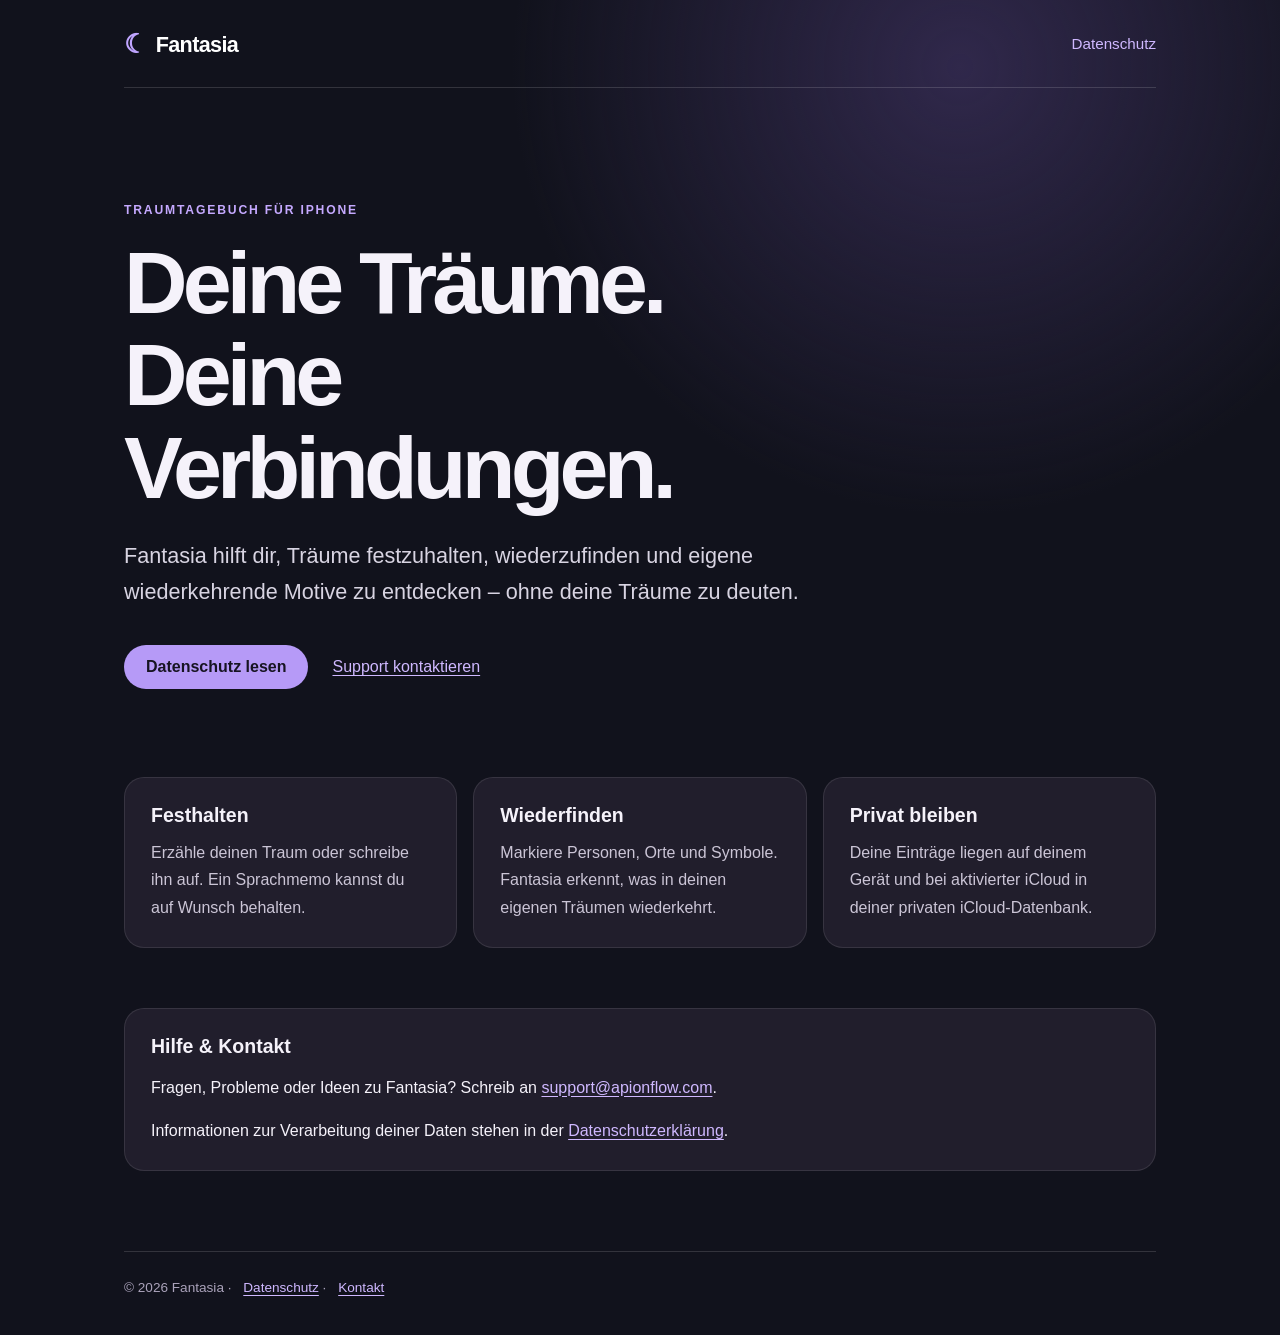
==== docs/index.html @ 71c672df "Add files via upload" ====
<!doctype html>
<html lang="de-CH">
<head>
  <meta charset="utf-8">
  <meta name="viewport" content="width=device-width, initial-scale=1">
  <meta name="color-scheme" content="dark">
  <meta name="description" content="Fantasia hält Träume fest und zeigt, was sich in deinem eigenen Traumtagebuch wiederholt.">
  <title>Fantasia – dein privates Traumgedächtnis</title>
  <link rel="stylesheet" href="style.css">
</head>
<body>
  <div class="page">
    <header class="header"><a class="brand" href="./" aria-label="Fantasia Startseite"><span aria-hidden="true">☾</span> Fantasia</a><nav aria-label="Navigation"><a href="datenschutz.html">Datenschutz</a></nav></header>
    <main>
      <section class="hero">
        <p class="eyebrow">Traumtagebuch für iPhone</p>
        <h1>Deine Träume.<br>Deine Verbindungen.</h1>
        <p class="lead">Fantasia hilft dir, Träume festzuhalten, wiederzufinden und eigene wiederkehrende Motive zu entdecken – ohne deine Träume zu deuten.</p>
        <div class="actions"><a class="button" href="datenschutz.html">Datenschutz lesen</a><a class="text-link" href="mailto:support@apionflow.com">Support kontaktieren</a></div>
      </section>
      <section class="features" aria-label="Funktionen">
        <article><h2>Festhalten</h2><p>Erzähle deinen Traum oder schreibe ihn auf. Ein Sprachmemo kannst du auf Wunsch behalten.</p></article>
        <article><h2>Wiederfinden</h2><p>Markiere Personen, Orte und Symbole. Fantasia erkennt, was in deinen eigenen Träumen wiederkehrt.</p></article>
        <article><h2>Privat bleiben</h2><p>Deine Einträge liegen auf deinem Gerät und bei aktivierter iCloud in deiner privaten iCloud-Datenbank.</p></article>
      </section>
      <section class="support" id="support"><h2>Hilfe &amp; Kontakt</h2><p>Fragen, Probleme oder Ideen zu Fantasia? Schreib an <a href="mailto:support@apionflow.com">support@apionflow.com</a>.</p><p>Informationen zur Verarbeitung deiner Daten stehen in der <a href="datenschutz.html">Datenschutzerklärung</a>.</p></section>
    </main>
    <footer>© 2026 Fantasia · <a href="datenschutz.html">Datenschutz</a> · <a href="mailto:support@apionflow.com">Kontakt</a></footer>
  </div>
</body>
</html>
---- docs/style.css ----
:root { color-scheme: dark; font-family: -apple-system, BlinkMacSystemFont, "Segoe UI", sans-serif; background: #11121c; color: #f5f2fa; }
* { box-sizing: border-box; }
body { margin: 0; background: radial-gradient(circle at 75% 5%, #30284b 0, transparent 28rem), #11121c; }
.page { max-width: 1080px; min-height: 100vh; margin: auto; padding: 0 24px; display: flex; flex-direction: column; }
a { color: #cfb8ff; text-underline-offset: 3px; }
a:hover { color: white; }
.header { min-height: 88px; display: flex; justify-content: space-between; align-items: center; gap: 24px; border-bottom: 1px solid #ffffff24; }
.brand { color: #fff; text-decoration: none; font-size: 1.35rem; font-weight: 700; letter-spacing: -.03em; }
.brand span { color: #c0a5ff; font-size: 1.65rem; vertical-align: -.03em; margin-right: 4px; }
nav a { text-decoration: none; font-size: .95rem; }
main { flex: 1; }
.hero { padding: 100px 0 88px; max-width: 740px; }
.eyebrow { color: #c5a9ff; text-transform: uppercase; letter-spacing: .15em; font-size: .76rem; font-weight: 700; }
h1 { font-size: clamp(3rem, 8vw, 5.5rem); line-height: 1.05; letter-spacing: -.055em; margin: 16px 0 24px; }
.lead { color: #d8d4e2; font-size: clamp(1.1rem, 2.5vw, 1.35rem); line-height: 1.65; }
.actions { display: flex; flex-wrap: wrap; align-items: center; gap: 24px; margin-top: 36px; }
.button { background: #b69af7; color: #171422; border-radius: 999px; padding: 13px 22px; font-weight: 700; text-decoration: none; }
.button:hover { background: #dfd1ff; color: #171422; }
.features { display: grid; grid-template-columns: repeat(3, 1fr); gap: 16px; }
.features article, .support { padding: 26px; background: #211e2c; border: 1px solid #ffffff19; border-radius: 20px; }
h2 { font-size: 1.22rem; margin: 0 0 12px; }
p, li { line-height: 1.7; }
.features p { color: #cbc5d6; margin: 0; }
.support { margin: 60px 0 80px; }
.support p:last-child { margin-bottom: 0; }
.policy { max-width: 760px; padding: 72px 0 80px; }
.policy h1 { margin-bottom: 36px; }
.policy h2 { margin: 44px 0 12px; }
.policy p, .policy li { color: #ded9e8; }
.policy li + li { margin-top: 10px; }
footer { padding: 28px 0 40px; border-top: 1px solid #ffffff24; color: #aaa2ba; font-size: .85rem; }
footer a { margin-left: 8px; }
@media (max-width: 700px) { .hero { padding: 76px 0 60px; } .features { grid-template-columns: 1fr; } .support { margin: 32px 0 56px; } .policy { padding: 54px 0 64px; } }
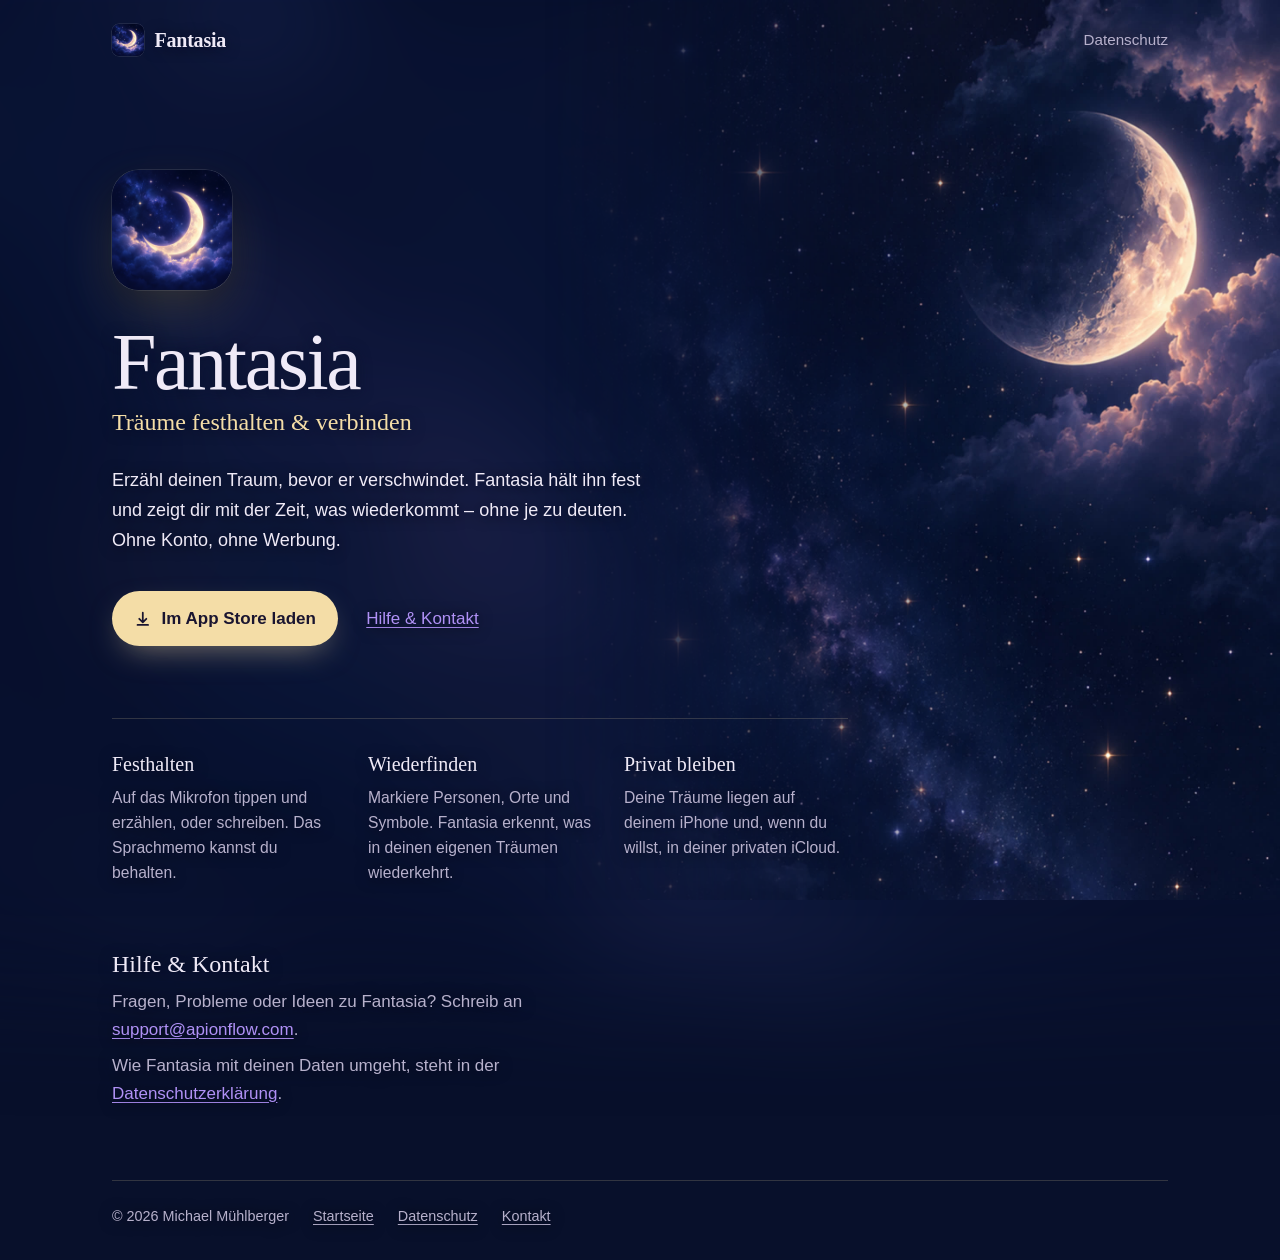
==== commit b8a27aa4: "Website im Stil der App: Nachthimmel, App-Symbol, Schrift wie in der App" ====
--- a/docs/index.html
+++ b/docs/index.html
@@ -2,30 +2,47 @@
 <html lang="de-CH">
 <head>
   <meta charset="utf-8">
-  <meta name="viewport" content="width=device-width, initial-scale=1">
+  <meta name="viewport" content="width=device-width, initial-scale=1, viewport-fit=cover">
   <meta name="color-scheme" content="dark">
-  <meta name="description" content="Fantasia hält Träume fest und zeigt, was sich in deinem eigenen Traumtagebuch wiederholt.">
-  <title>Fantasia – dein privates Traumgedächtnis</title>
+  <meta name="theme-color" content="#08102b">
+  <meta name="description" content="Fantasia hält deine Träume fest und zeigt dir mit der Zeit, was wiederkommt – ohne zu deuten.">
+  <meta name="apple-itunes-app" content="app-id=6814157481">
+  <title>Fantasia – Traumtagebuch für iPhone</title>
+  <link rel="icon" type="image/png" href="assets/icon-64.png">
+  <link rel="apple-touch-icon" href="assets/icon-180.png">
   <link rel="stylesheet" href="style.css">
 </head>
 <body>
+  <div class="sky-ambient" aria-hidden="true"></div>
+  <div class="sky" aria-hidden="true"></div>
   <div class="page">
-    <header class="header"><a class="brand" href="./" aria-label="Fantasia Startseite"><span aria-hidden="true">☾</span> Fantasia</a><nav aria-label="Navigation"><a href="datenschutz.html">Datenschutz</a></nav></header>
+    <header class="header">
+      <a class="brand" href="./"><img src="assets/icon-64.png" alt="" width="32" height="32">Fantasia</a>
+      <nav class="nav" aria-label="Navigation"><a href="datenschutz.html">Datenschutz</a></nav>
+    </header>
     <main>
       <section class="hero">
-        <p class="eyebrow">Traumtagebuch für iPhone</p>
-        <h1>Deine Träume.<br>Deine Verbindungen.</h1>
-        <p class="lead">Fantasia hilft dir, Träume festzuhalten, wiederzufinden und eigene wiederkehrende Motive zu entdecken – ohne deine Träume zu deuten.</p>
-        <div class="actions"><a class="button" href="datenschutz.html">Datenschutz lesen</a><a class="text-link" href="mailto:support@apionflow.com">Support kontaktieren</a></div>
+        <img class="hero-icon" src="assets/icon-256.png" alt="App-Symbol von Fantasia: eine Mondsichel über Wolken" width="120" height="120">
+        <h1>Fantasia</h1>
+        <p class="tagline">Träume festhalten &amp; verbinden</p>
+        <p class="lead">Erzähl deinen Traum, bevor er verschwindet. Fantasia hält ihn fest und zeigt dir mit der Zeit, was wiederkommt – ohne je zu deuten. Ohne Konto, ohne Werbung.</p>
+        <div class="actions">
+          <a class="store" href="https://apps.apple.com/app/id6814157481"><svg viewBox="0 0 20 20" aria-hidden="true"><path fill="currentColor" d="M10 2a1 1 0 0 1 1 1v8.59l2.3-2.3a1 1 0 1 1 1.4 1.42l-4 4a1 1 0 0 1-1.4 0l-4-4a1 1 0 1 1 1.4-1.42L9 11.6V3a1 1 0 0 1 1-1Zm-6 14a1 1 0 0 0 0 2h12a1 1 0 1 0 0-2H4Z"/></svg>Im App Store laden</a>
+          <a class="text-link" href="#support">Hilfe &amp; Kontakt</a>
+        </div>
       </section>
-      <section class="features" aria-label="Funktionen">
-        <article><h2>Festhalten</h2><p>Erzähle deinen Traum oder schreibe ihn auf. Ein Sprachmemo kannst du auf Wunsch behalten.</p></article>
-        <article><h2>Wiederfinden</h2><p>Markiere Personen, Orte und Symbole. Fantasia erkennt, was in deinen eigenen Träumen wiederkehrt.</p></article>
-        <article><h2>Privat bleiben</h2><p>Deine Einträge liegen auf deinem Gerät und bei aktivierter iCloud in deiner privaten iCloud-Datenbank.</p></article>
+      <section class="features" aria-label="Was Fantasia kann">
+        <div><h2>Festhalten</h2><p>Auf das Mikrofon tippen und erzählen, oder schreiben. Das Sprachmemo kannst du behalten.</p></div>
+        <div><h2>Wiederfinden</h2><p>Markiere Personen, Orte und Symbole. Fantasia erkennt, was in deinen eigenen Träumen wiederkehrt.</p></div>
+        <div><h2>Privat bleiben</h2><p>Deine Träume liegen auf deinem iPhone und, wenn du willst, in deiner privaten iCloud.</p></div>
       </section>
-      <section class="support" id="support"><h2>Hilfe &amp; Kontakt</h2><p>Fragen, Probleme oder Ideen zu Fantasia? Schreib an <a href="mailto:support@apionflow.com">support@apionflow.com</a>.</p><p>Informationen zur Verarbeitung deiner Daten stehen in der <a href="datenschutz.html">Datenschutzerklärung</a>.</p></section>
+      <section class="support" id="support">
+        <h2>Hilfe &amp; Kontakt</h2>
+        <p>Fragen, Probleme oder Ideen zu Fantasia? Schreib an <a href="mailto:support@apionflow.com">support@apionflow.com</a>.</p>
+        <p>Wie Fantasia mit deinen Daten umgeht, steht in der <a href="datenschutz.html">Datenschutzerklärung</a>.</p>
+      </section>
     </main>
-    <footer>© 2026 Fantasia · <a href="datenschutz.html">Datenschutz</a> · <a href="mailto:support@apionflow.com">Kontakt</a></footer>
+    <footer class="footer">© 2026 Michael Mühlberger <a href="./">Startseite</a> <a href="datenschutz.html">Datenschutz</a> <a href="mailto:support@apionflow.com">Kontakt</a></footer>
   </div>
 </body>
 </html>
--- a/docs/style.css
+++ b/docs/style.css
@@ -1,33 +1,249 @@
-:root { color-scheme: dark; font-family: -apple-system, BlinkMacSystemFont, "Segoe UI", sans-serif; background: #11121c; color: #f5f2fa; }
+/* Fantasia — the page is the app's night sky.
+   Colours are taken from the app: the sky colour sampled from its background image,
+   lavender and moonlight from its asset catalog (dark appearance). */
+:root {
+  color-scheme: dark;
+  --night: #08102b;
+  --night-deep: #050a1f;
+  --ink: #efeaf7;
+  --mist: #b7b1cc;
+  --lavender: #b091f6;
+  --moonlight: #f4dda7;
+  --hairline: rgba(244, 221, 167, 0.18);
+  --serif: ui-serif, "New York", "Iowan Old Style", Georgia, serif;
+  --sans: -apple-system, BlinkMacSystemFont, "SF Pro Text", "Segoe UI", Roboto, sans-serif;
+  --measure: 34rem;
+}
+
 * { box-sizing: border-box; }
-body { margin: 0; background: radial-gradient(circle at 75% 5%, #30284b 0, transparent 28rem), #11121c; }
-.page { max-width: 1080px; min-height: 100vh; margin: auto; padding: 0 24px; display: flex; flex-direction: column; }
-a { color: #cfb8ff; text-underline-offset: 3px; }
-a:hover { color: white; }
-.header { min-height: 88px; display: flex; justify-content: space-between; align-items: center; gap: 24px; border-bottom: 1px solid #ffffff24; }
-.brand { color: #fff; text-decoration: none; font-size: 1.35rem; font-weight: 700; letter-spacing: -.03em; }
-.brand span { color: #c0a5ff; font-size: 1.65rem; vertical-align: -.03em; margin-right: 4px; }
-nav a { text-decoration: none; font-size: .95rem; }
+
+html { background: var(--night); }
+
+body {
+  margin: 0;
+  min-height: 100vh;
+  color: var(--ink);
+  font: 400 1.0625rem/1.6 var(--sans);
+  -webkit-font-smoothing: antialiased;
+  background: var(--night);
+}
+
+/* The sky: the app's own background, pinned right with the moon on top, fading left
+   into the same blue it is painted in. On a phone it simply fills the screen. */
+.sky {
+  position: fixed;
+  inset: 0 0 0 auto;
+  /* 46rem keeps the upscale on a 4K screen near 1.6×. The large file is the app image
+     enlarged once with Lanczos and softened a touch, which hides the faint pixel grid the
+     original has and reads as night haze rather than a blurry photo. */
+  width: min(46rem, 100%);
+  background: url("assets/night-large.jpg") right top / cover no-repeat;
+  -webkit-mask-image: linear-gradient(to right, transparent 0%, rgba(0,0,0,.2) 18%, rgba(0,0,0,.6) 40%, #000 72%);
+          mask-image: linear-gradient(to right, transparent 0%, rgba(0,0,0,.2) 18%, rgba(0,0,0,.6) 40%, #000 72%);
+  pointer-events: none;
+  z-index: 0;
+}
+
+/* Text sits on a photograph of the sky; a shadow in the sky's own colour keeps it
+   legible over a bright star without looking like a shadow. */
+.page { text-shadow: 0 1px 14px rgba(8, 16, 43, 0.85); }
+.store { text-shadow: none; }
+
+/* Behind the sky: the same night, blurred beyond recognition and dimmed, across the
+   whole window. The colours of the nebula reach the far left edge, and the sharp sky
+   dissolves into them instead of ending at a line. Being a blur, it has no resolution
+   to lose on a large screen. */
+.sky-ambient {
+  position: fixed;
+  inset: -10%;
+  background: url("assets/night.jpg") center 30% / cover no-repeat;
+  filter: blur(60px) saturate(1.15);
+  opacity: 0.42;
+  pointer-events: none;
+  z-index: 0;
+}
+
+.page {
+  position: relative;
+  z-index: 1;
+  max-width: 72rem;
+  min-height: 100vh;
+  margin: 0 auto;
+  padding: 0 clamp(1rem, 4vw, 3rem);
+  display: flex;
+  flex-direction: column;
+}
+
+a { color: var(--lavender); text-underline-offset: 0.2em; text-decoration-thickness: 1px; }
+a:hover { color: var(--ink); }
+a:focus-visible, .store:focus-visible {
+  outline: 2px solid var(--moonlight);
+  outline-offset: 4px;
+  border-radius: 6px;
+}
+
+/* Header */
+.header {
+  display: flex;
+  align-items: center;
+  justify-content: space-between;
+  gap: 1.5rem;
+  padding: 1.5rem 0;
+}
+.brand {
+  display: inline-flex;
+  align-items: center;
+  gap: 0.65rem;
+  color: var(--ink);
+  text-decoration: none;
+  font: 600 1.25rem/1 var(--serif);
+  letter-spacing: -0.01em;
+}
+.brand img { width: 2rem; height: 2rem; border-radius: 22.5%; box-shadow: 0 0 0 0.5px rgba(255,255,255,.18); }
+.nav { display: flex; gap: 1.5rem; font-size: 0.95rem; }
+.nav a { color: var(--mist); text-decoration: none; }
+.nav a:hover, .nav a[aria-current="page"] { color: var(--ink); }
+
 main { flex: 1; }
-.hero { padding: 100px 0 88px; max-width: 740px; }
-.eyebrow { color: #c5a9ff; text-transform: uppercase; letter-spacing: .15em; font-size: .76rem; font-weight: 700; }
-h1 { font-size: clamp(3rem, 8vw, 5.5rem); line-height: 1.05; letter-spacing: -.055em; margin: 16px 0 24px; }
-.lead { color: #d8d4e2; font-size: clamp(1.1rem, 2.5vw, 1.35rem); line-height: 1.65; }
-.actions { display: flex; flex-wrap: wrap; align-items: center; gap: 24px; margin-top: 36px; }
-.button { background: #b69af7; color: #171422; border-radius: 999px; padding: 13px 22px; font-weight: 700; text-decoration: none; }
-.button:hover { background: #dfd1ff; color: #171422; }
-.features { display: grid; grid-template-columns: repeat(3, 1fr); gap: 16px; }
-.features article, .support { padding: 26px; background: #211e2c; border: 1px solid #ffffff19; border-radius: 20px; }
-h2 { font-size: 1.22rem; margin: 0 0 12px; }
-p, li { line-height: 1.7; }
-.features p { color: #cbc5d6; margin: 0; }
-.support { margin: 60px 0 80px; }
-.support p:last-child { margin-bottom: 0; }
-.policy { max-width: 760px; padding: 72px 0 80px; }
-.policy h1 { margin-bottom: 36px; }
-.policy h2 { margin: 44px 0 12px; }
-.policy p, .policy li { color: #ded9e8; }
-.policy li + li { margin-top: 10px; }
-footer { padding: 28px 0 40px; border-top: 1px solid #ffffff24; color: #aaa2ba; font-size: .85rem; }
-footer a { margin-left: 8px; }
-@media (max-width: 700px) { .hero { padding: 76px 0 60px; } .features { grid-template-columns: 1fr; } .support { margin: 32px 0 56px; } .policy { padding: 54px 0 64px; } }
+
+/* Hero */
+.hero {
+  max-width: var(--measure);
+  padding: clamp(3rem, 10vh, 7rem) 0 clamp(3rem, 8vh, 5rem);
+}
+.hero-icon {
+  display: block;
+  width: 7.5rem;
+  height: 7.5rem;
+  border-radius: 22.5%;
+  box-shadow:
+    0 0 0 0.5px rgba(255, 255, 255, 0.2),
+    0 1.5rem 4rem -1rem rgba(244, 221, 167, 0.28),
+    0 0.75rem 2rem rgba(0, 0, 0, 0.45);
+  animation: rise 1.2s cubic-bezier(.2, .7, .2, 1) both;
+}
+.hero h1 {
+  margin: 2rem 0 0.25rem;
+  font: 500 clamp(3.25rem, 8vw, 5rem)/1 var(--serif);
+  letter-spacing: -0.03em;
+}
+.tagline {
+  margin: 0 0 1.75rem;
+  font: 400 clamp(1.25rem, 2.6vw, 1.5rem)/1.35 var(--serif);
+  color: var(--moonlight);
+}
+.lead { margin: 0; color: var(--ink); font-size: 1.125rem; line-height: 1.65; }
+
+.actions {
+  display: flex;
+  flex-wrap: wrap;
+  align-items: center;
+  gap: 1.25rem 1.75rem;
+  margin-top: 2.25rem;
+}
+.store img { display: block; height: 3rem; width: auto; }
+
+/* Three things the app does. Parallel, not a sequence: no numbers, no boxes. */
+.features {
+  display: grid;
+  grid-template-columns: repeat(3, minmax(0, 1fr));
+  gap: 2rem;
+  max-width: 46rem;
+  padding: 2rem 0 4rem;
+  border-top: 1px solid var(--hairline);
+}
+.features h2 {
+  margin: 0 0 0.5rem;
+  font: 500 1.25rem/1.3 var(--serif);
+  color: var(--ink);
+}
+.features p { margin: 0; color: var(--mist); font-size: 0.98rem; }
+
+.support {
+  max-width: var(--measure);
+  padding: 0 0 4rem;
+}
+.support h2 { margin: 0 0 0.5rem; font: 500 1.5rem/1.3 var(--serif); }
+.support p { margin: 0 0 0.6rem; color: var(--mist); }
+
+/* Policy pages: a reading column on the quiet left side of the sky. */
+.policy {
+  max-width: 42rem;
+  padding: clamp(2rem, 7vh, 4rem) 0 4rem;
+}
+.policy .updated { margin: 0 0 0.5rem; color: var(--moonlight); font: 400 1rem/1.4 var(--serif); }
+.policy h1 { margin: 0 0 1.5rem; font: 500 clamp(2.5rem, 6vw, 3.5rem)/1.05 var(--serif); letter-spacing: -0.025em; }
+.policy h2 { margin: 2.5rem 0 0.6rem; font: 500 1.35rem/1.3 var(--serif); color: var(--ink); }
+.policy p, .policy li { color: #d9d4e6; line-height: 1.72; }
+.policy .note { color: var(--mist); font-size: 0.95rem; }
+.policy ul { padding-left: 1.2rem; }
+
+.footer {
+  display: flex;
+  flex-wrap: wrap;
+  gap: 0.5rem 1.5rem;
+  padding: 1.5rem 0 2rem;
+  border-top: 1px solid var(--hairline);
+  color: var(--mist);
+  font-size: 0.9rem;
+}
+.footer a { color: var(--mist); }
+.footer a:hover { color: var(--ink); }
+
+@keyframes rise {
+  from { opacity: 0; transform: translateY(0.75rem) scale(0.96); }
+  to   { opacity: 1; transform: none; }
+}
+
+@media (prefers-reduced-motion: reduce) {
+  .hero-icon { animation: none; }
+}
+
+/* Reading pages keep the sky, but calmer, so long text stays easy on the eyes. */
+.reading .sky { opacity: 0.55; }
+.reading .sky-ambient { opacity: 0.3; }
+
+@media (max-width: 52rem) {
+  .features { grid-template-columns: 1fr; gap: 1.75rem; }
+}
+
+/* Phones: the portrait sky fills the screen as it does in the app; a veil on the lower
+   half keeps text over the clouds legible. */
+@media (max-width: 40rem) {
+  .sky {
+    width: 100%;
+    background-image: url("assets/night.jpg");
+    -webkit-mask-image: none;
+            mask-image: none;
+    background-position: center top;
+  }
+  .sky::after {
+    content: "";
+    position: absolute;
+    inset: 0;
+    background: linear-gradient(to bottom, rgba(8,16,43,.15) 0%, rgba(8,16,43,.55) 35%, rgba(8,16,43,.8) 100%);
+  }
+  .reading .sky { opacity: 0.45; }
+  .sky-ambient { display: none; }
+  .hero-icon { width: 6rem; height: 6rem; }
+  .nav { gap: 1.1rem; }
+}
+
+/* The one call to action: moonlight on night, like the glow on the app icon. */
+.store {
+  display: inline-flex;
+  align-items: center;
+  gap: 0.6rem;
+  padding: 0.85rem 1.4rem;
+  border-radius: 999px;
+  background: var(--moonlight);
+  color: #1a1530;
+  font-weight: 600;
+  text-decoration: none;
+  box-shadow: 0 0.75rem 2rem -0.75rem rgba(244, 221, 167, 0.55);
+  transition: background-color .2s ease, transform .2s ease;
+}
+.store:hover { background: #fff3d6; color: #1a1530; }
+.store:active { transform: scale(0.98); }
+.store svg { width: 1.1rem; height: 1.1rem; }
+.text-link { color: var(--lavender); }
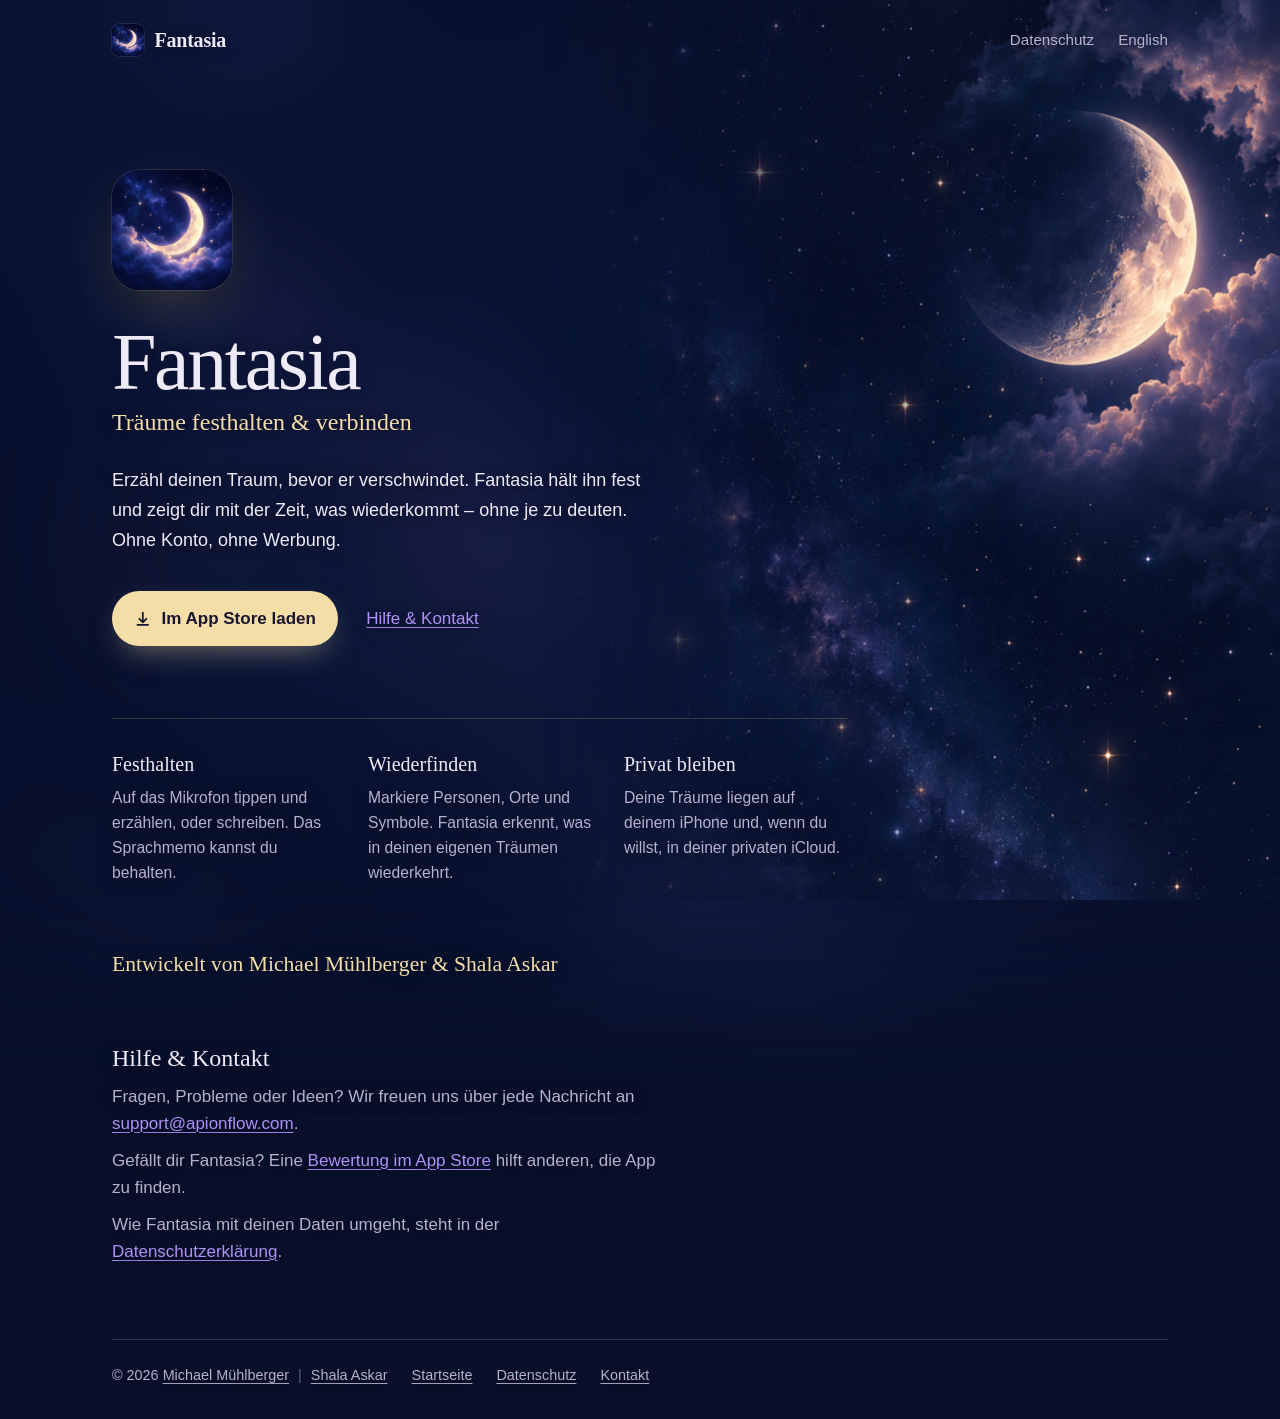
==== commit f564e840: "Website fuer Fantasia 1.2: englische Seiten, Michael Mühlberger & Shala Askar, Einladung zu Feedback" ====
--- a/docs/index.html
+++ b/docs/index.html
@@ -18,7 +18,7 @@
   <div class="page">
     <header class="header">
       <a class="brand" href="./"><img src="assets/icon-64.png" alt="" width="32" height="32">Fantasia</a>
-      <nav class="nav" aria-label="Navigation"><a href="datenschutz.html">Datenschutz</a></nav>
+      <nav class="nav" aria-label="Navigation"><a href="datenschutz.html">Datenschutz</a> <a href="en.html" lang="en">English</a></nav>
     </header>
     <main>
       <section class="hero">
@@ -36,13 +36,17 @@
         <div><h2>Wiederfinden</h2><p>Markiere Personen, Orte und Symbole. Fantasia erkennt, was in deinen eigenen Träumen wiederkehrt.</p></div>
         <div><h2>Privat bleiben</h2><p>Deine Träume liegen auf deinem iPhone und, wenn du willst, in deiner privaten iCloud.</p></div>
       </section>
+      <section class="credit" aria-label="Über Fantasia">
+        <p class="signature">Entwickelt von Michael Mühlberger &amp; Shala&nbsp;Askar</p>
+      </section>
       <section class="support" id="support">
         <h2>Hilfe &amp; Kontakt</h2>
-        <p>Fragen, Probleme oder Ideen zu Fantasia? Schreib an <a href="mailto:support@apionflow.com">support@apionflow.com</a>.</p>
+        <p>Fragen, Probleme oder Ideen? Wir freuen uns über jede Nachricht an <a href="mailto:support@apionflow.com">support@apionflow.com</a>.</p>
+        <p>Gefällt dir Fantasia? Eine <a href="https://apps.apple.com/app/id6814157481?action=write-review">Bewertung im App&nbsp;Store</a> hilft anderen, die App zu finden.</p>
         <p>Wie Fantasia mit deinen Daten umgeht, steht in der <a href="datenschutz.html">Datenschutzerklärung</a>.</p>
       </section>
     </main>
-    <footer class="footer">© 2026 Michael Mühlberger <a href="./">Startseite</a> <a href="datenschutz.html">Datenschutz</a> <a href="mailto:support@apionflow.com">Kontakt</a></footer>
+    <footer class="footer"><span>© 2026 <a href="https://www.linkedin.com/in/michael-m%C3%BChlberger-62a06a173" target="_blank" rel="noopener" title="Michael Mühlberger auf LinkedIn">Michael Mühlberger</a> <span class="sep" aria-hidden="true">|</span> <a href="https://www.linkedin.com/in/shala-askar-93a22023a" target="_blank" rel="noopener" title="Shala Askar auf LinkedIn">Shala Askar</a></span> <a href="./">Startseite</a> <a href="datenschutz.html">Datenschutz</a> <a href="mailto:support@apionflow.com">Kontakt</a></footer>
   </div>
 </body>
 </html>
--- a/docs/style.css
+++ b/docs/style.css
@@ -188,6 +188,8 @@
   font-size: 0.9rem;
 }
 .footer a { color: var(--mist); }
+/* A straight bar between the two names: equal footing, quieter than the names. */
+.footer .sep { margin: 0 0.35em; color: rgba(183, 177, 204, 0.5); }
 .footer a:hover { color: var(--ink); }
 
 @keyframes rise {
@@ -247,3 +249,15 @@
 .store:active { transform: scale(0.98); }
 .store svg { width: 1.1rem; height: 1.1rem; }
 .text-link { color: var(--lavender); }
+
+/* Who made Fantasia. A signature, not a section: moonlight serif like the tagline, so the
+   names read as part of the app's voice rather than as fine print. */
+.credit {
+  max-width: var(--measure);
+  padding: 0 0 4rem;
+}
+.credit .signature {
+  margin: 0;
+  font: 400 clamp(1.2rem, 2.2vw, 1.35rem)/1.4 var(--serif);
+  color: var(--moonlight);
+}
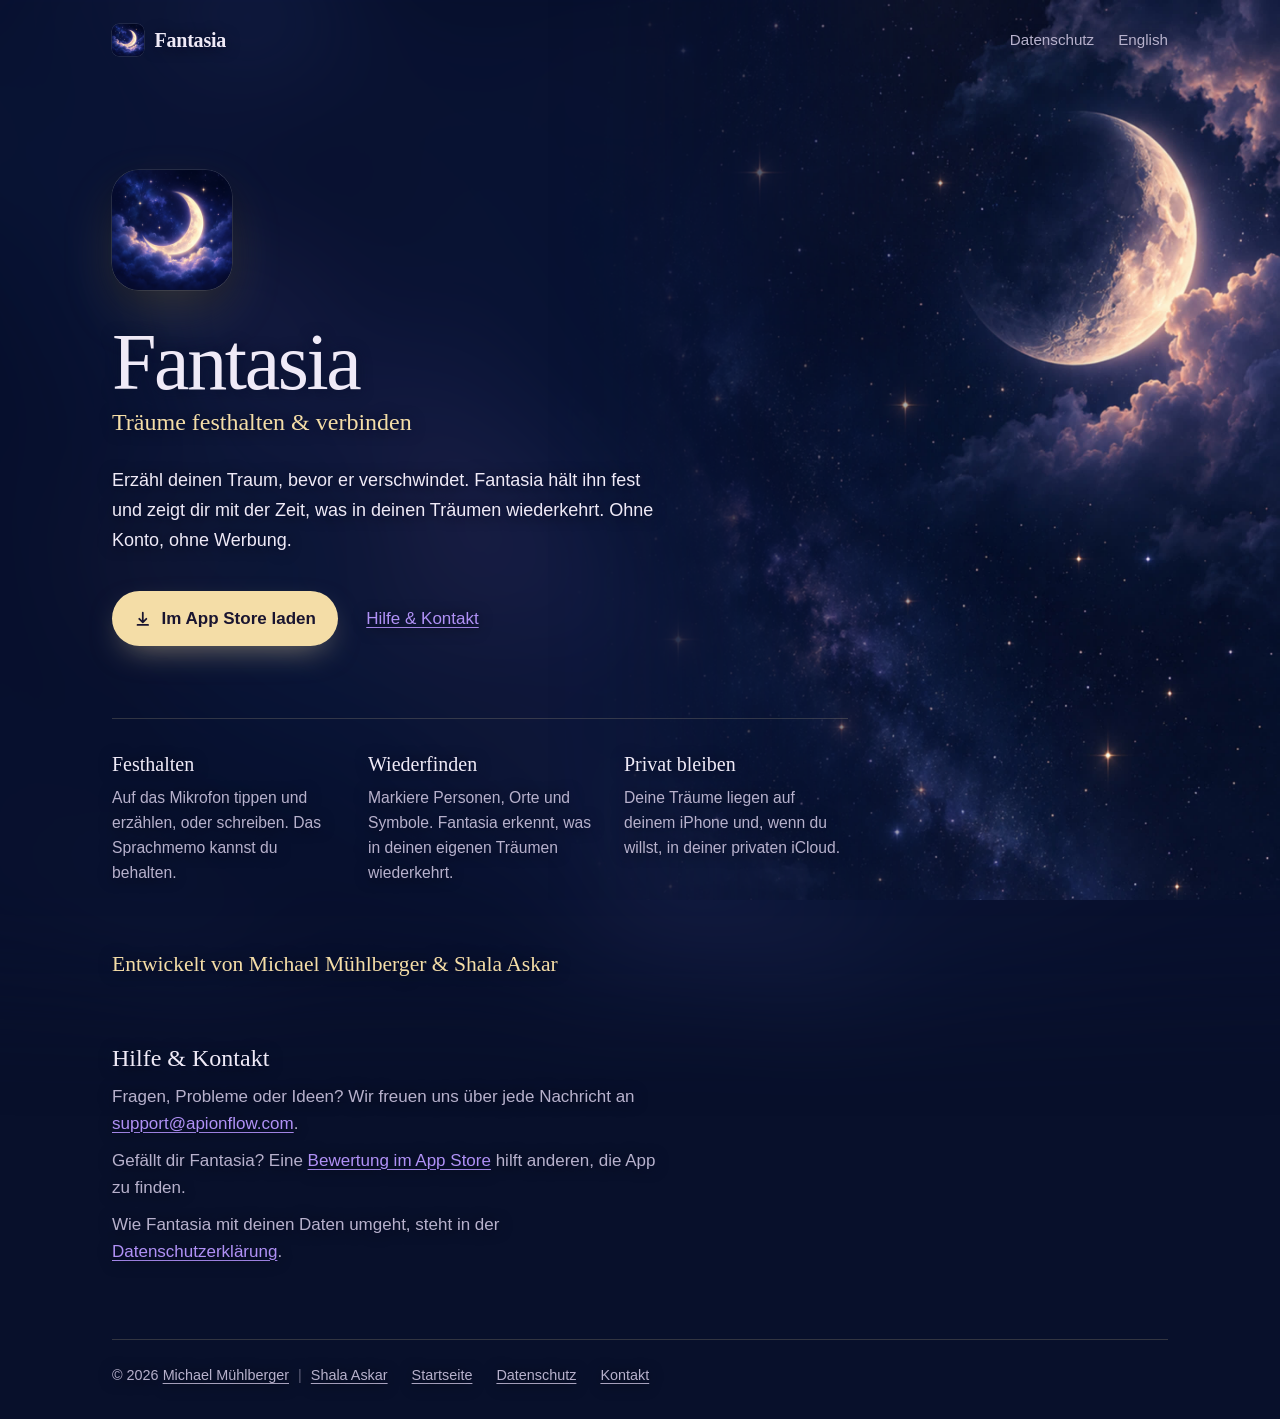
==== commit 6521180d: "Website: Einleitung ohne Hinweis aufs Deuten Co-Authored-By: Claude Opus 5.5 <noreply@anthropic.com>" ====
--- a/docs/index.html
+++ b/docs/index.html
@@ -5,7 +5,7 @@
   <meta name="viewport" content="width=device-width, initial-scale=1, viewport-fit=cover">
   <meta name="color-scheme" content="dark">
   <meta name="theme-color" content="#08102b">
-  <meta name="description" content="Fantasia hält deine Träume fest und zeigt dir mit der Zeit, was wiederkommt – ohne zu deuten.">
+  <meta name="description" content="Fantasia hält deine Träume fest und zeigt dir mit der Zeit, was in ihnen wiederkehrt.">
   <meta name="apple-itunes-app" content="app-id=6814157481">
   <title>Fantasia – Traumtagebuch für iPhone</title>
   <link rel="icon" type="image/png" href="assets/icon-64.png">
@@ -25,7 +25,7 @@
         <img class="hero-icon" src="assets/icon-256.png" alt="App-Symbol von Fantasia: eine Mondsichel über Wolken" width="120" height="120">
         <h1>Fantasia</h1>
         <p class="tagline">Träume festhalten &amp; verbinden</p>
-        <p class="lead">Erzähl deinen Traum, bevor er verschwindet. Fantasia hält ihn fest und zeigt dir mit der Zeit, was wiederkommt – ohne je zu deuten. Ohne Konto, ohne Werbung.</p>
+        <p class="lead">Erzähl deinen Traum, bevor er verschwindet. Fantasia hält ihn fest und zeigt dir mit der Zeit, was in deinen Träumen wiederkehrt. Ohne Konto, ohne Werbung.</p>
         <div class="actions">
           <a class="store" href="https://apps.apple.com/app/id6814157481"><svg viewBox="0 0 20 20" aria-hidden="true"><path fill="currentColor" d="M10 2a1 1 0 0 1 1 1v8.59l2.3-2.3a1 1 0 1 1 1.4 1.42l-4 4a1 1 0 0 1-1.4 0l-4-4a1 1 0 1 1 1.4-1.42L9 11.6V3a1 1 0 0 1 1-1Zm-6 14a1 1 0 0 0 0 2h12a1 1 0 1 0 0-2H4Z"/></svg>Im App Store laden</a>
           <a class="text-link" href="#support">Hilfe &amp; Kontakt</a>
--- a/docs/style.css
+++ b/docs/style.css
@@ -38,8 +38,15 @@
      original has and reads as night haze rather than a blurry photo. */
   width: min(46rem, 100%);
   background: url("assets/night-large.jpg") right top / cover no-repeat;
-  -webkit-mask-image: linear-gradient(to right, transparent 0%, rgba(0,0,0,.2) 18%, rgba(0,0,0,.6) 40%, #000 72%);
-          mask-image: linear-gradient(to right, transparent 0%, rgba(0,0,0,.2) 18%, rgba(0,0,0,.6) 40%, #000 72%);
+  /* The fade follows a smoothstep curve: it starts and ends with zero slope, so there is
+     no point where the eye can catch the edge of the image. A plain linear ramp starts
+     with a kink, and on a wide screen that kink reads as a vertical line. */
+  --fade: linear-gradient(to right,
+    rgba(0,0,0,0) 0%, rgba(0,0,0,.028) 8%, rgba(0,0,0,.104) 16%, rgba(0,0,0,.216) 24%,
+    rgba(0,0,0,.352) 32%, rgba(0,0,0,.5) 40%, rgba(0,0,0,.648) 48%, rgba(0,0,0,.784) 56%,
+    rgba(0,0,0,.896) 64%, rgba(0,0,0,.972) 72%, #000 80%);
+  -webkit-mask-image: var(--fade);
+          mask-image: var(--fade);
   pointer-events: none;
   z-index: 0;
 }
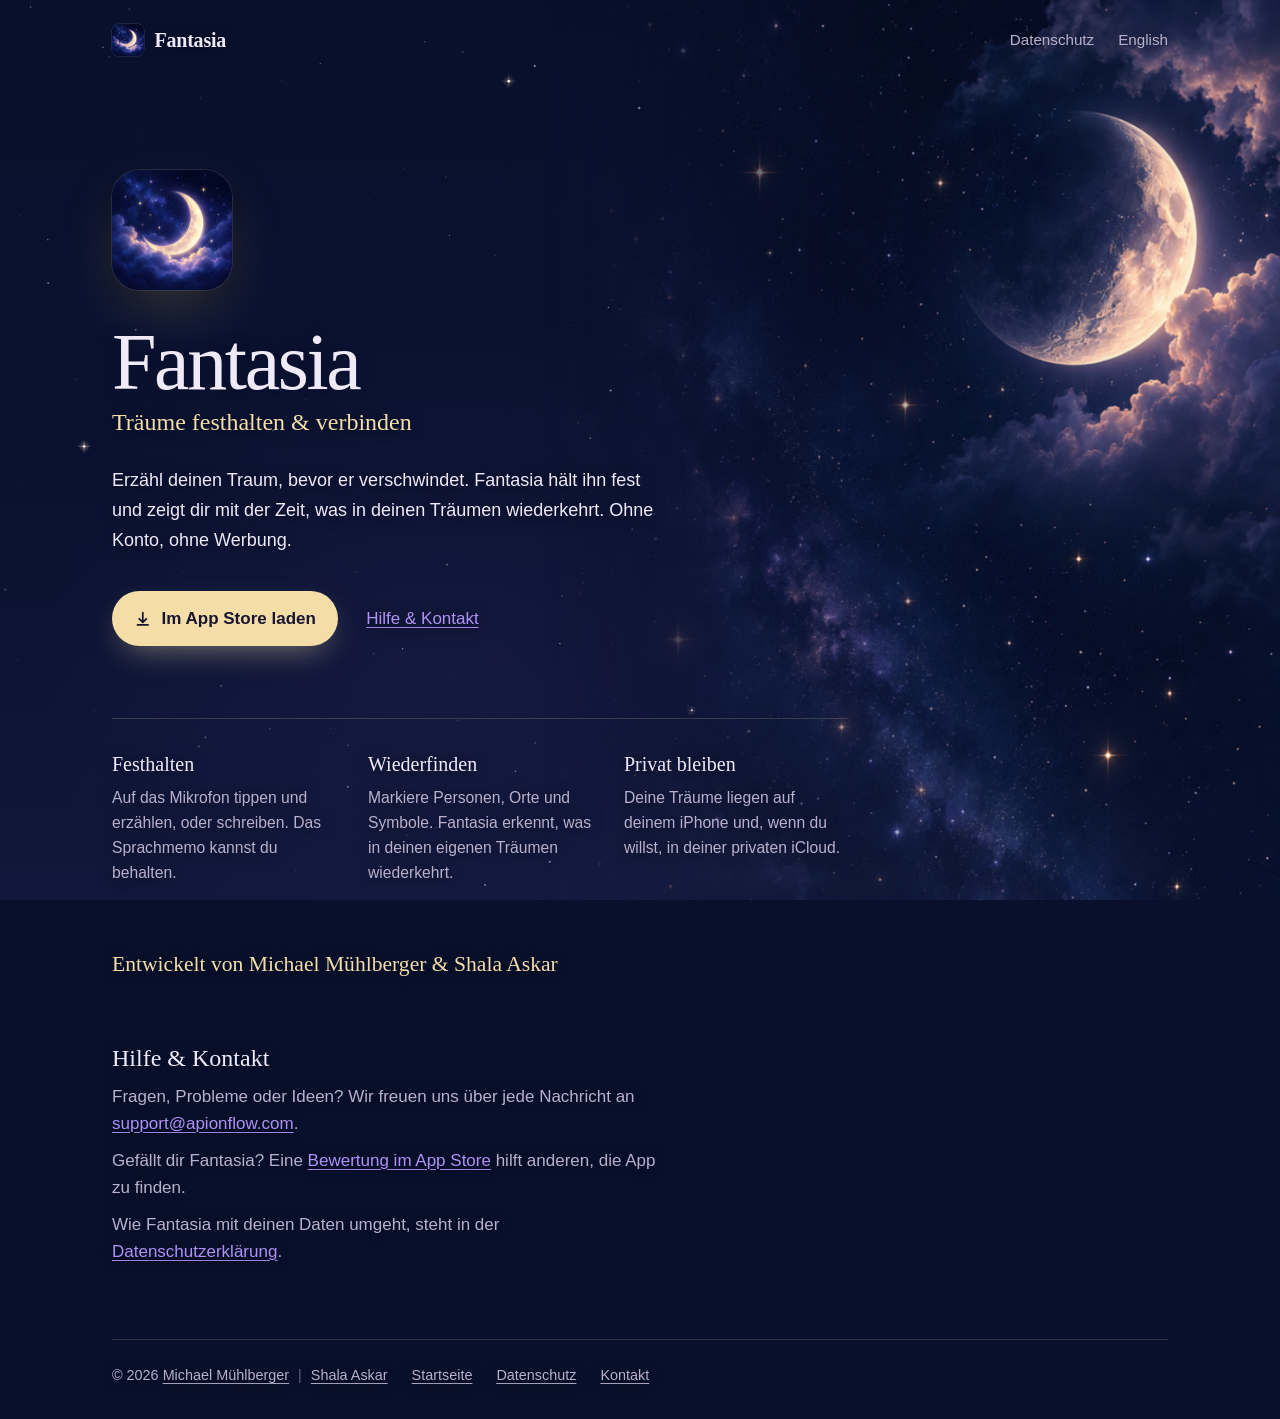
==== commit 5511ed35: "Website: Nachthimmel statt unscharfer Bildkopie, Sternenfeld mit funkelnden Sternen Co-Authored-By: " ====
--- a/docs/index.html
+++ b/docs/index.html
@@ -11,6 +11,7 @@
   <link rel="icon" type="image/png" href="assets/icon-64.png">
   <link rel="apple-touch-icon" href="assets/icon-180.png">
   <link rel="stylesheet" href="style.css">
+  <script src="stars.js" defer></script>
 </head>
 <body>
   <div class="sky-ambient" aria-hidden="true"></div>
--- a/docs/style.css
+++ b/docs/style.css
@@ -38,15 +38,8 @@
      original has and reads as night haze rather than a blurry photo. */
   width: min(46rem, 100%);
   background: url("assets/night-large.jpg") right top / cover no-repeat;
-  /* The fade follows a smoothstep curve: it starts and ends with zero slope, so there is
-     no point where the eye can catch the edge of the image. A plain linear ramp starts
-     with a kink, and on a wide screen that kink reads as a vertical line. */
-  --fade: linear-gradient(to right,
-    rgba(0,0,0,0) 0%, rgba(0,0,0,.028) 8%, rgba(0,0,0,.104) 16%, rgba(0,0,0,.216) 24%,
-    rgba(0,0,0,.352) 32%, rgba(0,0,0,.5) 40%, rgba(0,0,0,.648) 48%, rgba(0,0,0,.784) 56%,
-    rgba(0,0,0,.896) 64%, rgba(0,0,0,.972) 72%, #000 80%);
-  -webkit-mask-image: var(--fade);
-          mask-image: var(--fade);
+  -webkit-mask-image: linear-gradient(to right, transparent 0%, rgba(0,0,0,.2) 18%, rgba(0,0,0,.6) 40%, #000 72%);
+          mask-image: linear-gradient(to right, transparent 0%, rgba(0,0,0,.2) 18%, rgba(0,0,0,.6) 40%, #000 72%);
   pointer-events: none;
   z-index: 0;
 }
@@ -56,16 +49,24 @@
 .page { text-shadow: 0 1px 14px rgba(8, 16, 43, 0.85); }
 .store { text-shadow: none; }
 
-/* Behind the sky: the same night, blurred beyond recognition and dimmed, across the
-   whole window. The colours of the nebula reach the far left edge, and the sharp sky
-   dissolves into them instead of ending at a line. Being a blur, it has no resolution
-   to lose on a large screen. */
+/* Behind the sky: the night the picture is painted in, continued across the window.
+   Colours measured along the image's left edge (#08102b at the top, the lavender of the
+   low clouds further down); no warm tones, so the moonlight stays in the picture. */
 .sky-ambient {
   position: fixed;
-  inset: -10%;
-  background: url("assets/night.jpg") center 30% / cover no-repeat;
-  filter: blur(60px) saturate(1.15);
-  opacity: 0.42;
+  inset: 0;
+  background:
+    radial-gradient(ellipse 55% 45% at 80% 100%, rgba(53, 53, 95, 0.45), transparent 70%),
+    radial-gradient(ellipse 45% 60% at 35% 75%, rgba(60, 50, 110, 0.16), transparent 70%),
+    linear-gradient(to bottom, #08102b 0%, #0a1231 55%, #10183b 100%);
+  pointer-events: none;
+  z-index: 0;
+}
+
+/* Stars drawn by stars.js between the night and the picture. */
+.stars {
+  position: fixed;
+  inset: 0;
   pointer-events: none;
   z-index: 0;
 }
@@ -211,6 +212,7 @@
 /* Reading pages keep the sky, but calmer, so long text stays easy on the eyes. */
 .reading .sky { opacity: 0.55; }
 .reading .sky-ambient { opacity: 0.3; }
+.reading .stars { opacity: 0.6; }
 
 @media (max-width: 52rem) {
   .features { grid-template-columns: 1fr; gap: 1.75rem; }
